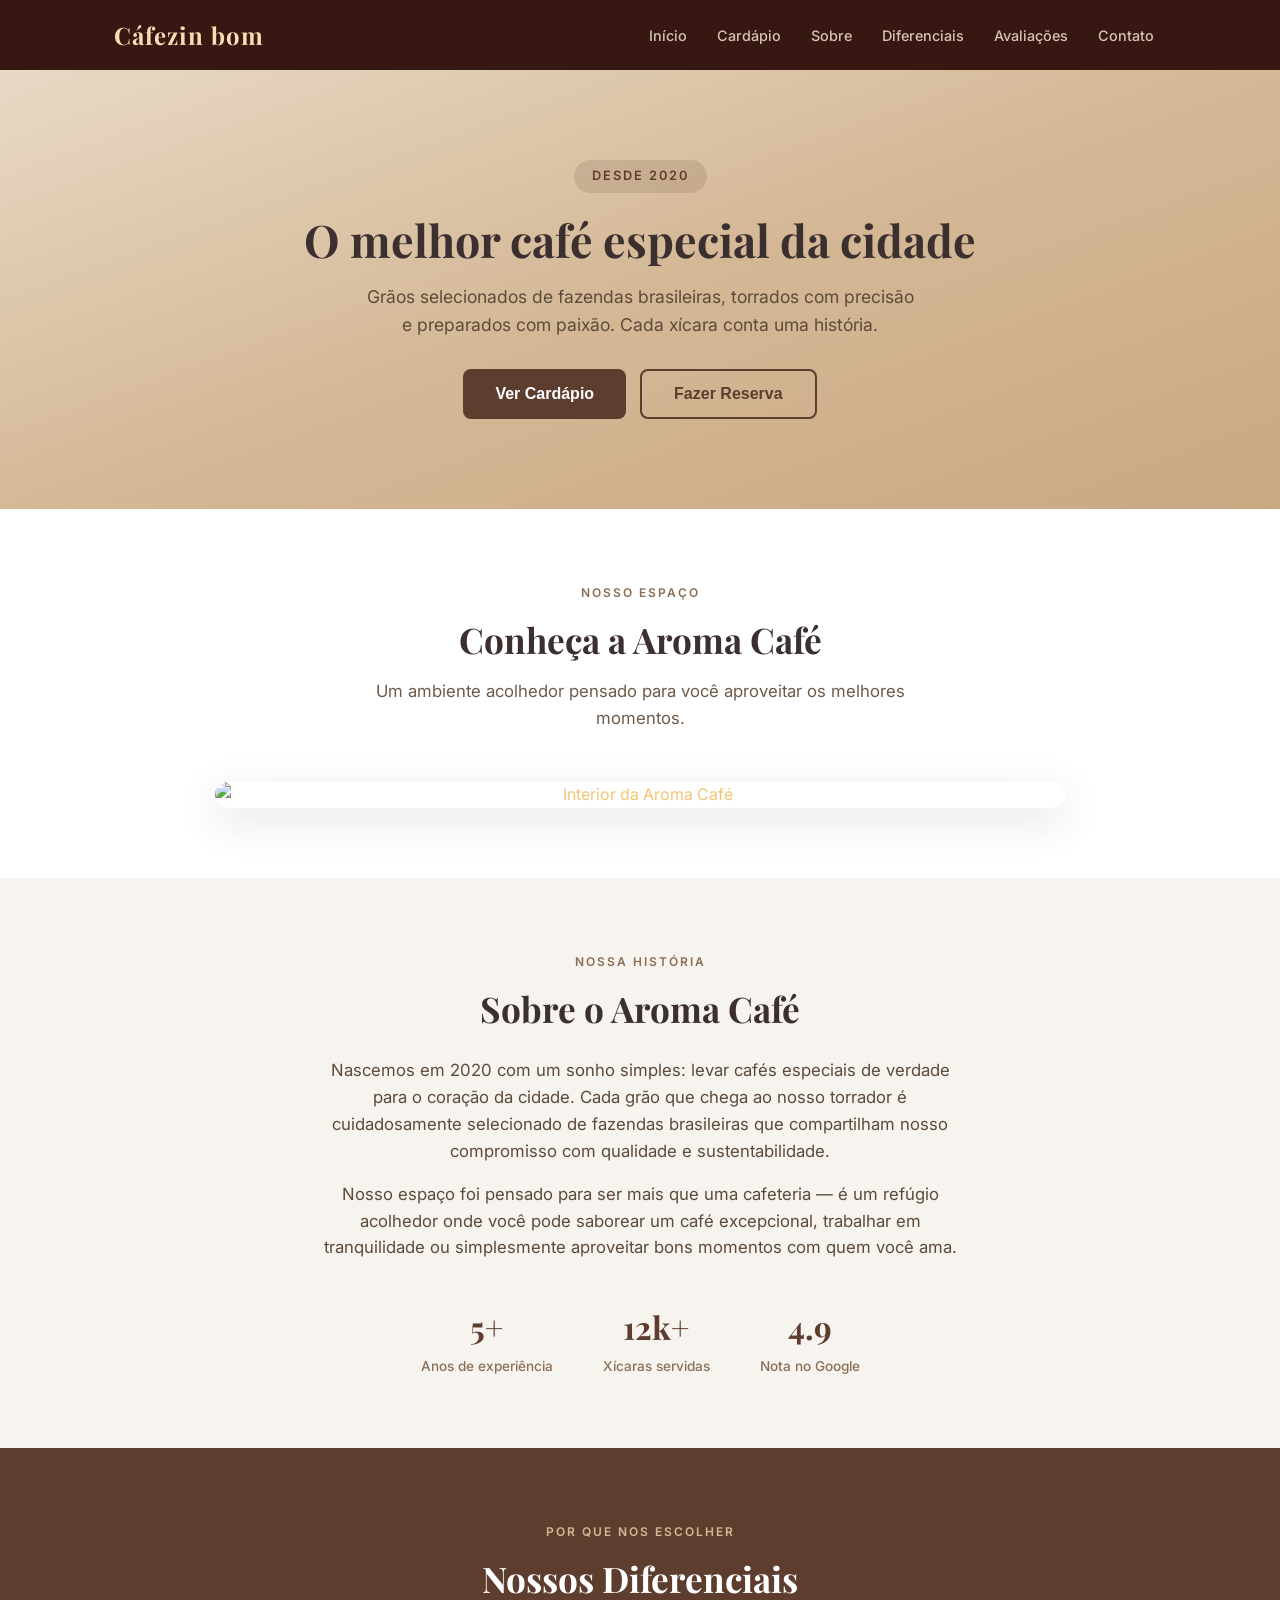
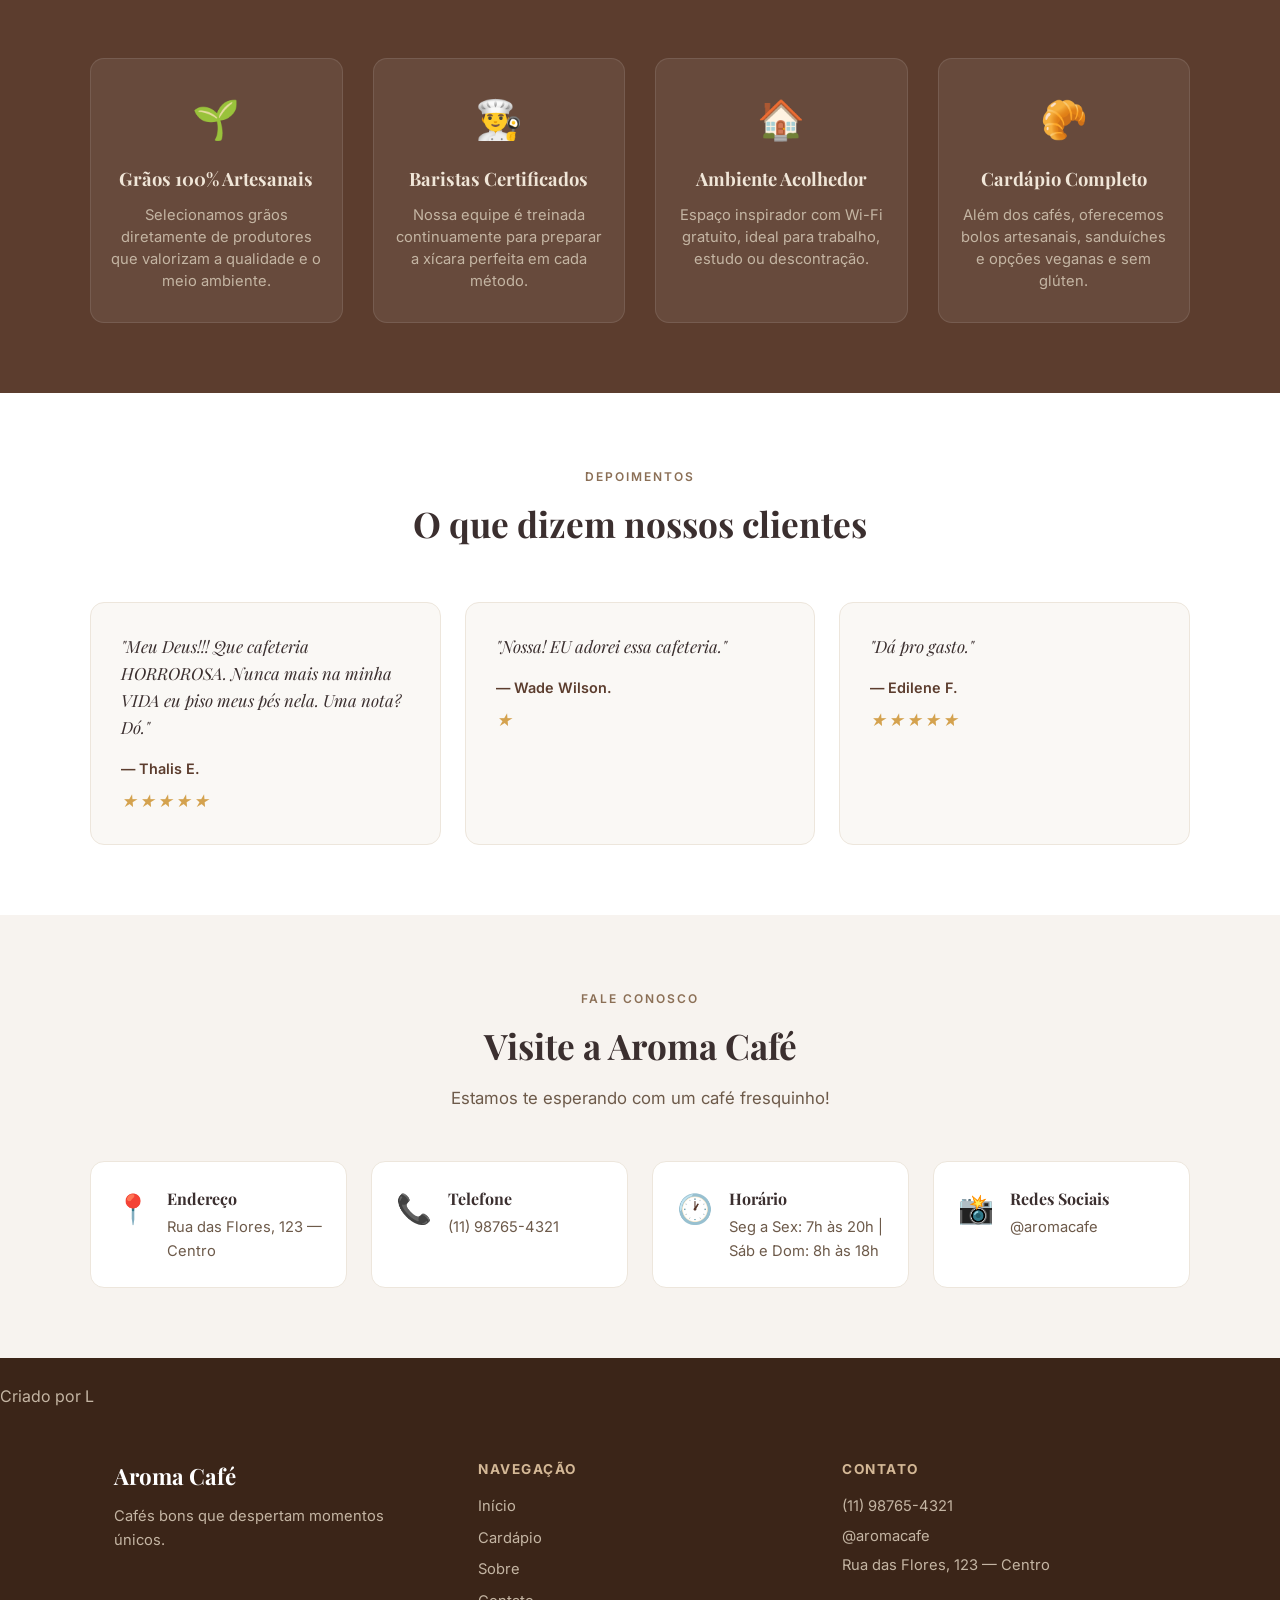
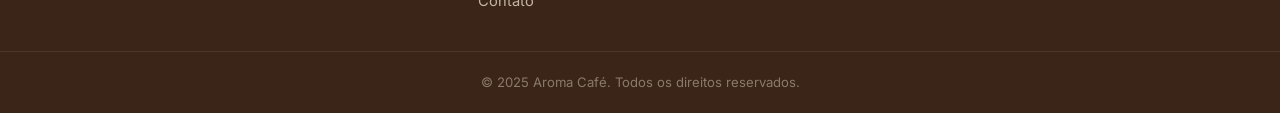
==== index.html @ dd513862 "mudanças" ====
<!doctype html>
<html lang="pt-BR">
  <head>
    <meta charset="UTF-8" />
    <meta name="viewport" content="width=device-width, initial-scale=1.0" />
    <title>Aroma Café — Cafés Especiais</title>
    <link rel="stylesheet" href="style.css" />
    <link
      href="https://fonts.googleapis.com/css2?family=Playfair+Display:wght@400;700&family=Inter:wght@300;400;500;600&display=swap"
      rel="stylesheet"
    />
  </head>
  <body>
    <header>
      <div class="header-inner">
        <h1 class="logo">Cáfezin bom</h1>
        <nav>
          <a href="index.html">Início</a>
          <a href="cardapio.html">Cardápio</a>
          <a href="#sobre">Sobre</a>
          <a href="#diferenciais">Diferenciais</a>
          <a href="#avaliacoes">Avaliações</a>
          <a href="contato.html">Contato</a>
        </nav>
      </div>
    </header>

    <section class="hero" id="inicio">
      <div class="hero-content">
        <span class="hero-tag">Desde 2020</span>
        <h2>O melhor café especial da cidade</h2>
        <p>
          Grãos selecionados de fazendas brasileiras, torrados com precisão e
          preparados com paixão. Cada xícara conta uma história.
        </p>
        <div class="hero-buttons">
          <button class="btn-primary">Ver Cardápio</button>
          <button class="btn-secondary">Fazer Reserva</button>
        </div>
      </div>
    </section>

    <section class="gallery" id="galeria">
      <div class="section-header">
        <span class="section-tag">Nosso Espaço</span>
        <h2>Conheça a Aroma Café</h2>
        <p>Um ambiente acolhedor pensado para você aproveitar os melhores momentos.</p>
      </div>
      <img src="assets/cafeteria.png" alt="Interior da Aroma Café" class="gallery-img" />
    </section>

    <section class="about" id="sobre">
      <div class="about-content">
        <div class="about-text">
          <span class="section-tag">Nossa História</span>
          <h2>Sobre o Aroma Café</h2>
          <p>
            Nascemos em 2020 com um sonho simples: levar cafés especiais de
            verdade para o coração da cidade. Cada grão que chega ao nosso
            torrador é cuidadosamente selecionado de fazendas brasileiras que
            compartilham nosso compromisso com qualidade e sustentabilidade.
          </p>
          <p>
            Nosso espaço foi pensado para ser mais que uma cafeteria — é um
            refúgio acolhedor onde você pode saborear um café excepcional,
            trabalhar em tranquilidade ou simplesmente aproveitar bons momentos
            com quem você ama.
          </p>
          <div class="about-stats">
            <div class="stat">
              <span class="stat-number">5+</span>
              <span class="stat-label">Anos de experiência</span>
            </div>
            <div class="stat">
              <span class="stat-number">12k+</span>
              <span class="stat-label">Xícaras servidas</span>
            </div>
            <div class="stat">
              <span class="stat-number">4.9</span>
              <span class="stat-label">Nota no Google</span>
            </div>
          </div>
        </div>
      </div>
    </section>

    <section class="diferenciais" id="diferenciais">
      <div class="section-header">
        <span class="section-tag">Por que nos escolher</span>
        <h2>Nossos Diferenciais</h2>
      </div>
      <div class="diff-grid">
        <div class="diff-item">
          <div class="diff-icon">🌱</div>
          <h3>Grãos 100% Artesanais</h3>
          <p>Selecionamos grãos diretamente de produtores que valorizam a qualidade e o meio ambiente.</p>
        </div>
        <div class="diff-item">
          <div class="diff-icon">👨‍🍳</div>
          <h3>Baristas Certificados</h3>
          <p>Nossa equipe é treinada continuamente para preparar a xícara perfeita em cada método.</p>
        </div>
        <div class="diff-item">
          <div class="diff-icon">🏠</div>
          <h3>Ambiente Acolhedor</h3>
          <p>Espaço inspirador com Wi-Fi gratuito, ideal para trabalho, estudo ou descontração.</p>
        </div>
        <div class="diff-item">
          <div class="diff-icon">🥐</div>
          <h3>Cardápio Completo</h3>
          <p>Além dos cafés, oferecemos bolos artesanais, sanduíches e opções veganas e sem glúten.</p>
        </div>
      </div>
    </section>

    <section class="reviews" id="avaliacoes">
      <div class="section-header">
        <span class="section-tag">Depoimentos</span>
        <h2>O que dizem nossos clientes</h2>
      </div>
      <div class="reviews-grid">
        <blockquote class="review-card">
          <p>"Meu Deus!!! Que cafeteria HORROROSA. Nunca mais na minha VIDA eu piso meus pés nela. Uma nota? Dó."</p>
          <cite>— Thalis E.</cite>
          <span class="stars">★★★★★</span>
        </blockquote>
        <blockquote class="review-card">
          <p>"Nossa! EU adorei essa cafeteria."</p>
          <cite>— Wade Wilson.</cite>
          <span class="stars">★</span>
        </blockquote>
        <blockquote class="review-card">
          <p>"Dá pro gasto."</p>
          <cite>— Edilene F.</cite>
          <span class="stars">★★★★★</span>
        </blockquote>
      </div>
    </section>

    <section class="contact" id="contato">
      <div class="section-header">
        <span class="section-tag">Fale Conosco</span>
        <h2>Visite a Aroma Café</h2>
        <p>Estamos te esperando com um café fresquinho!</p>
      </div>
      <div class="contact-info">
        <div class="contact-item">
          <span class="contact-icon">📍</span>
          <div>
            <h3>Endereço</h3>
            <p>Rua das Flores, 123 — Centro</p>
          </div>
        </div>
        <div class="contact-item">
          <span class="contact-icon">📞</span>
          <div>
            <h3>Telefone</h3>
            <p>(11) 98765-4321</p>
          </div>
        </div>
        <div class="contact-item">
          <span class="contact-icon">🕐</span>
          <div>
            <h3>Horário</h3>
            <p>Seg a Sex: 7h às 20h | Sáb e Dom: 8h às 18h</p>
          </div>
        </div>
        <div class="contact-item">
          <span class="contact-icon">📸</span>
          <div>
            <h3>Redes Sociais</h3>
            <p>@aromacafe</p>
          </div>
        </div>
      </div>
    </section>

    <footer>
      <br>
      <p>Criado por L</p>
      <div class="footer-inner">
        <div class="footer-col">
          <h3 class="footer-logo">Aroma Café</h3>
          <p>Cafés bons que despertam momentos únicos.</p>
        </div>
        <div class="footer-col">
          <h4>Navegação</h4>
          <a href="index.html">Início</a>
          <a href="cardapio.html">Cardápio</a>
          <a href="#sobre">Sobre</a>
          <a href="contato.html">Contato</a>
        </div>
        <div class="footer-col">
          <h4>Contato</h4>
          <p>(11) 98765-4321</p>
          <p>@aromacafe</p>
          <p>Rua das Flores, 123 — Centro</p>
        </div>
      </div>
      <div class="footer-bottom">
        <p>&copy; 2025 Aroma Café. Todos os direitos reservados.</p>
      </div>
    </footer>
  </body>
</html>
---- style.css ----
* {
  margin: 0;
  padding: 0;
  box-sizing: border-box;
}

html {
  scroll-behavior: smooth;
}

body {
  font-family: "Inter", Arial, sans-serif;
  background: #f7f3ef;
  color: #F4C472;
  line-height: 1.6;
}

h1,
h2,
h3,
h4 {
  font-family: "Playfair Display", Georgia, serif;
}

header {
  background: #361712;
  color: wheat;
  position: sticky;
  top: 0;
  z-index: 100;
}

.header-inner {
  max-width: 1100px;
  margin: 0 auto;
  padding: 16px 24px;
  display: flex;
  justify-content: space-between;
  align-items: center;
  flex-wrap: wrap;
  gap: 12px;
}

.logo {
  font-size: 1.5rem;
  font-family: "Playfair Display", serif;
  letter-spacing: 1px;
}

nav {
  display: flex;
  flex-wrap: wrap;
  gap: 6px;
}

nav a {
  color: #d4c4b0;
  text-decoration: none;
  font-size: 0.9rem;
  font-weight: 500;
  padding: 6px 12px;
  border-radius: 6px;
  /* transition:
    color 0.3s,
    background 0.3s; */
}

nav a:hover {
  color: whitesmoke;
  background: rgba(255, 255, 255, 0.1);
}

.hero {
  text-align: center;
  background: linear-gradient(160deg, #e8d9c5 0%, #d4b896 50%, #c9a882 100%);
  padding: 90px 24px;
}

.hero-content {
  max-width: 680px;
  margin: 0 auto;
}

.hero-tag {
  display: inline-block;
  background: rgba(92, 61, 46, 0.15);
  color: #5c3d2e;
  font-size: 0.8rem;
  font-weight: 600;
  text-transform: uppercase;
  letter-spacing: 2px;
  padding: 6px 18px;
  border-radius: 30px;
  margin-bottom: 20px;
}

.hero h2 {
  font-size: 2.8rem;
  color: #3b2f2f;
  margin-bottom: 16px;
  line-height: 1.2;
}

.hero p {
  font-size: 1.1rem;
  color: #5c4a3a;
  max-width: 560px;
  margin: 0 auto 30px;
}

.hero-buttons {
  display: flex;
  gap: 14px;
  justify-content: center;
  flex-wrap: wrap;
}

.btn-primary {
  margin: 0;
  padding: 14px 32px;
  border: none;
  background: #5c3d2e;
  color: white;
  font-size: 1rem;
  font-weight: 600;
  cursor: pointer;
  border-radius: 8px;
  transition:
    background 0.3s,
    transform 0.2s;
}

.btn-primary:hover {
  background: #4a3225;
  transform: translateY(-2px);
}

.btn-secondary {
  margin: 0;
  padding: 14px 32px;
  border: 2px solid #5c3d2e;
  background: transparent;
  color: #5c3d2e;
  font-size: 1rem;
  font-weight: 600;
  cursor: pointer;
  border-radius: 8px;
  transition:
    background 0.3s,
    color 0.3s,
    transform 0.2s;
}

.btn-secondary:hover {
  background: #5c3d2e;
  color: white;
  transform: translateY(-2px);
}

section {
  padding: 70px 24px;
}

.section-header {
  text-align: center;
  margin-bottom: 50px;
}

.section-tag {
  display: inline-block;
  font-size: 0.75rem;
  font-weight: 600;
  text-transform: uppercase;
  letter-spacing: 2px;
  color: #8b6f56;
  margin-bottom: 10px;
}

.section-header h2 {
  font-size: 2.2rem;
  color: #3b2f2f;
  margin-bottom: 10px;
}

.section-header p {
  max-width: 540px;
  margin: 0 auto;
  color: #6d5a4a;
  font-size: 1.05rem;
}

.menu {
  background: white;
}

.cards-grid {
  display: grid;
  grid-template-columns: repeat(auto-fit, minmax(260px, 1fr));
  gap: 24px;
  max-width: 1100px;
  margin: 0 auto;
}

.card {
  background: #faf8f5;
  padding: 30px 24px;
  border-radius: 14px;
  text-align: center;
  border: 1px solid #ede6dc;
  transition:
    transform 0.3s,
    box-shadow 0.3s;
}

.card:hover {
  transform: translateY(-6px);
  box-shadow: 0 12px 30px rgba(92, 61, 46, 0.12);
}

.card-icon {
  font-size: 2.4rem;
  margin-bottom: 14px;
}

.card h3 {
  font-size: 1.3rem;
  color: #3b2f2f;
  margin-bottom: 8px;
}

.card-desc {
  font-size: 0.92rem;
  color: #6d5a4a;
  margin-bottom: 14px;
  line-height: 1.5;
}

.card-price {
  font-size: 1.2rem;
  font-weight: 700;
  color: #5c3d2e;
}

.about {
  background: #f7f3ef;
}

.about-content {
  max-width: 800px;
  margin: 0 auto;
}

.about-text {
  text-align: center;
}

.about-text h2 {
  font-size: 2.2rem;
  margin-bottom: 20px;
  color: #3b2f2f;
}

.about-text p {
  color: #5c4a3a;
  font-size: 1.05rem;
  margin-bottom: 16px;
  max-width: 650px;
  margin-left: auto;
  margin-right: auto;
}

.about-stats {
  display: flex;
  justify-content: center;
  gap: 50px;
  margin-top: 40px;
  flex-wrap: wrap;
}

.stat {
  text-align: center;
}

.stat-number {
  display: block;
  font-size: 2rem;
  font-weight: 700;
  font-family: "Playfair Display", serif;
  color: #5c3d2e;
}

.stat-label {
  font-size: 0.85rem;
  color: #8b6f56;
  font-weight: 500;
}

.diferenciais {
  background: #5c3d2e;
  color: white;
}

.diferenciais .section-tag {
  color: #d4b896;
}

.diferenciais .section-header h2 {
  color: white;
}

.diff-grid {
  display: grid;
  grid-template-columns: repeat(auto-fit, minmax(240px, 1fr));
  gap: 30px;
  max-width: 1100px;
  margin: 0 auto;
}

.diff-item {
  text-align: center;
  padding: 30px 20px;
  background: rgba(255, 255, 255, 0.07);
  border-radius: 14px;
  border: 1px solid rgba(255, 255, 255, 0.1);
  transition:
    transform 0.3s,
    background 0.3s;
}

.diff-item:hover {
  transform: translateY(-4px);
  background: rgba(255, 255, 255, 0.12);
}

.diff-icon {
  font-size: 2.4rem;
  margin-bottom: 14px;
}

.diff-item h3 {
  font-size: 1.15rem;
  margin-bottom: 10px;
  color: #f0e6d8;
}

.diff-item p {
  font-size: 0.92rem;
  color: #c4b5a3;
  line-height: 1.5;
}

.reviews {
  background: white;
}

.reviews-grid {
  display: grid;
  grid-template-columns: repeat(auto-fit, minmax(280px, 1fr));
  gap: 24px;
  max-width: 1100px;
  margin: 0 auto;
}

.review-card {
  background: #faf8f5;
  border: 1px solid #ede6dc;
  border-radius: 14px;
  padding: 30px;
  font-style: italic;
  font-family: "Playfair Display", serif;
  font-size: 1.05rem;
  color: #3b2f2f;
  line-height: 1.6;
  margin: 0;
  transition:
    transform 0.3s,
    box-shadow 0.3s;
}

.review-card:hover {
  transform: translateY(-4px);
  box-shadow: 0 10px 25px rgba(92, 61, 46, 0.1);
}

.review-card cite {
  display: block;
  font-style: normal;
  font-family: "Inter", sans-serif;
  font-weight: 600;
  font-size: 0.9rem;
  color: #5c3d2e;
  margin-top: 16px;
}

.stars {
  display: block;
  color: #d4a24e;
  font-size: 1.1rem;
  margin-top: 6px;
  letter-spacing: 2px;
}

.contact {
  background: #f7f3ef;
}

.contact-info {
  display: grid;
  grid-template-columns: repeat(auto-fit, minmax(220px, 1fr));
  gap: 24px;
  max-width: 1100px;
  margin: 0 auto;
}

.contact-item {
  display: flex;
  align-items: flex-start;
  gap: 16px;
  padding: 24px;
  background: white;
  border-radius: 14px;
  border: 1px solid #ede6dc;
  transition: transform 0.3s;
}

.contact-item:hover {
  transform: translateY(-3px);
}

.contact-icon {
  font-size: 1.8rem;
  flex-shrink: 0;
}

.contact-item h3 {
  font-size: 1rem;
  margin-bottom: 4px;
  color: #3b2f2f;
}

.contact-item p {
  font-size: 0.92rem;
  color: #6d5a4a;
}

footer {
  background: #3b2518;
  color: #c4b5a3;
}

.footer-inner {
  max-width: 1100px;
  margin: 0 auto;
  padding: 50px 24px 30px;
  display: grid;
  grid-template-columns: repeat(auto-fit, minmax(200px, 1fr));
  gap: 40px;
}

.footer-logo {
  font-size: 1.4rem;
  font-family: "Playfair Display", serif;
  color: white;
  margin-bottom: 10px;
}

.footer-col p {
  font-size: 0.92rem;
  margin-bottom: 6px;
  line-height: 1.6;
}

.footer-col h4 {
  font-family: "Inter", sans-serif;
  font-size: 0.85rem;
  text-transform: uppercase;
  letter-spacing: 1.5px;
  color: #d4b896;
  margin-bottom: 14px;
}

.footer-col a {
  display: block;
  color: #c4b5a3;
  text-decoration: none;
  font-size: 0.92rem;
  margin-bottom: 8px;
  transition: color 0.3s;
}

.footer-col a:hover {
  color: white;
}

.footer-bottom {
  text-align: center;
  padding: 20px 24px;
  border-top: 1px solid rgba(255, 255, 255, 0.08);
  font-size: 0.82rem;
  color: #8b7a6a;
}

.gallery {
  text-align: center;
  padding: 70px 24px;
  background: white;
}

.gallery-img {
  max-width: 850px;
  width: 100%;
  height: auto;
  max-height: 500px;
  object-fit: cover;
  border-radius: 14px;
  margin: 0 auto;
  display: block;
  box-shadow: 0 12px 40px rgba(92, 61, 46, 0.15);
}

.menu-hero {
  text-align: center;
  background: linear-gradient(160deg, #e8d9c5 0%, #d4b896 50%, #c9a882 100%);
  padding: 80px 24px;
}

.menu-hero-content {
  max-width: 680px;
  margin: 0 auto;
}

.menu-hero h2 {
  font-size: 2.6rem;
  color: #3b2f2f;
  margin-bottom: 16px;
  line-height: 1.2;
}

.menu-hero p {
  font-size: 1.1rem;
  color: #5c4a3a;
  max-width: 560px;
  margin: 0 auto;
}

.menu-categories {
  padding: 60px 24px;
  max-width: 900px;
  margin: 0 auto;
}

.menu-categories:nth-of-type(odd) {
  background: white;
}

.menu-categories:nth-of-type(even) {
  background: #f7f3ef;
}

.category-header {
  display: flex;
  align-items: center;
  gap: 18px;
  margin-bottom: 36px;
  padding-bottom: 18px;
  border-bottom: 2px solid #ede6dc;
}

.category-icon {
  font-size: 2.6rem;
  flex-shrink: 0;
}

.category-header h2 {
  font-size: 1.7rem;
  color: #3b2f2f;
  margin-bottom: 2px;
}

.category-header p {
  font-size: 0.9rem;
  color: #8b6f56;
}

.menu-list {
  display: flex;
  flex-direction: column;
  gap: 0;
}

.menu-item {
  display: flex;
  justify-content: space-between;
  align-items: flex-start;
  gap: 20px;
  padding: 22px 0;
  border-bottom: 1px solid #ede6dc;
  transition: background 0.2s;
}

.menu-item:last-child {
  border-bottom: none;
}

.menu-item-info {
  flex: 1;
}

.menu-item-info h3 {
  font-size: 1.15rem;
  color: #3b2f2f;
  margin-bottom: 4px;
}

.menu-item-info p {
  font-size: 0.9rem;
  color: #6d5a4a;
  line-height: 1.5;
  margin-top: 4px;
}

.menu-item-tags {
  display: inline-block;
  font-size: 0.7rem;
  font-weight: 600;
  text-transform: uppercase;
  letter-spacing: 1px;
  color: #5c3d2e;
  background: rgba(92, 61, 46, 0.08);
  padding: 2px 10px;
  border-radius: 20px;
}

.menu-item-price {
  font-size: 1.15rem;
  font-weight: 700;
  color: #5c3d2e;
  white-space: nowrap;
  flex-shrink: 0;
  padding-top: 2px;
}

.combos {
  padding: 70px 24px;
  background: #5c3d2e;
  color: white;
}

.combos .section-tag {
  color: #d4b896;
}

.combos .section-header h2 {
  color: white;
}

.combos .section-header p {
  color: #c4b5a3;
}

.combos-grid {
  display: grid;
  grid-template-columns: repeat(auto-fit, minmax(260px, 1fr));
  gap: 24px;
  max-width: 1100px;
  margin: 0 auto;
}

.combo-card {
  background: rgba(255, 255, 255, 0.07);
  border: 1px solid rgba(255, 255, 255, 0.12);
  border-radius: 14px;
  padding: 30px 24px;
  text-align: center;
  position: relative;
  /* transition:
    transform 0.3s,
    background 0.3s; */
}

.combo-card:hover {
  transform: translateY(-4px);
  background: rgba(255, 255, 255, 0.12);
}

.combo-badge {
  display: inline-block;
  font-size: 0.7rem;
  font-weight: 600;
  text-transform: uppercase;
  letter-spacing: 1.5px;
  background: #d4a24e;
  color: #3b2518;
  padding: 4px 14px;
  border-radius: 20px;
  margin-bottom: 16px;
}

.combo-card h3 {
  font-size: 1.25rem;
  color: #f0e6d8;
  margin-bottom: 10px;
}

.combo-card p {
  font-size: 0.92rem;
  color: #c4b5a3;
  margin-bottom: 20px;
  line-height: 1.5;
}

.combo-price-row {
  display: flex;
  align-items: center;
  justify-content: center;
  gap: 12px;
}

.combo-old-price {
  font-size: 0.9rem;
  color: #8b7a6a;
  text-decoration: line-through;
}

.combo-price {
  font-size: 1.4rem;
  font-weight: 700;
  color: #d4a24e;
}

.barista-tips {
  padding: 70px 24px;
  background: #f7f3ef;
}

.barista-content {
  max-width: 800px;
  margin: 0 auto;
}

.barista-text {
  text-align: center;
}

.barista-text h2 {
  font-size: 2rem;
  color: #3b2f2f;
  margin-bottom: 20px;
}

.barista-text p {
  font-size: 1.05rem;
  color: #5c4a3a;
  max-width: 650px;
  margin: 0 auto 16px;
  line-height: 1.7;
}

.barista-tags {
  display: flex;
  justify-content: center;
  flex-wrap: wrap;
  gap: 10px;
  margin: 30px 0 16px;
}

.tag {
  font-size: 0.8rem;
  font-weight: 600;
  color: #5c3d2e;
  background: rgba(92, 61, 46, 0.08);
  padding: 6px 18px;
  border-radius: 20px;
}

.barista-note {
  font-size: 0.9rem;
  color: #8b6f56;
  font-style: italic;
}

.menu-cta {
  text-align: center;
  padding: 70px 24px;
  background: linear-gradient(160deg, #e8d9c5 0%, #d4b896 50%, #c9a882 100%);
}

.menu-cta h2 {
  font-size: 2.2rem;
  color: #3b2f2f;
  margin-bottom: 12px;
}

.menu-cta p {
  font-size: 1.05rem;
  color: #5c4a3a;
  max-width: 500px;
  margin: 0 auto 30px;
}

.menu-cta .btn-primary,
.menu-cta .btn-secondary {
  display: inline-block;
  text-decoration: none;
}

/* ── Contact Page ── */
.contact-hero {
  text-align: center;
  background: linear-gradient(160deg, #e8d9c5 0%, #d4b896 50%, #c9a882 100%);
  padding: 80px 24px;
}

.contact-hero-content {
  max-width: 680px;
  margin: 0 auto;
}

.contact-hero h2 {
  font-size: 2.6rem;
  color: #3b2f2f;
  margin-bottom: 16px;
  line-height: 1.2;
}

.contact-hero p {
  font-size: 1.1rem;
  color: #5c4a3a;
  max-width: 560px;
  margin: 0 auto;
}

.contact-form-section {
  padding: 70px 24px;
  background: #f7f3ef;
}

.contact-form {
  max-width: 650px;
  margin: 0 auto;
  display: flex;
  flex-direction: column;
  gap: 22px;
}

.form-row {
  display: grid;
  grid-template-columns: 1fr 1fr;
  gap: 22px;
}

.form-group {
  display: flex;
  flex-direction: column;
  gap: 6px;
}

.form-group label {
  font-size: 0.85rem;
  font-weight: 600;
  color: #5c3d2e;
  text-transform: uppercase;
  letter-spacing: 0.5px;
}

.form-group input,
.form-group select,
.form-group textarea {
  font-family: "Inter", Arial, sans-serif;
  font-size: 0.95rem;
  padding: 12px 16px;
  border: 1px solid #ddd2c6;
  border-radius: 10px;
  background: white;
  color: #3b2f2f;
  transition: border-color 0.3s, box-shadow 0.3s;
  outline: none;
}

.form-group input:focus,
.form-group select:focus,
.form-group textarea:focus {
  border-color: #8b6f56;
  box-shadow: 0 0 0 3px rgba(139, 111, 86, 0.15);
}

.form-group input::placeholder,
.form-group textarea::placeholder {
  color: #b5a594;
}

.form-group textarea {
  resize: vertical;
  min-height: 120px;
}

.star-rating {
  display: flex;
  flex-direction: row-reverse;
  justify-content: flex-end;
  gap: 4px;
}

.star-rating input {
  display: none;
}

.star-rating label {
  font-size: 1.8rem;
  color: #ddd2c6;
  cursor: pointer;
  transition: color 0.2s;
  text-transform: none;
  letter-spacing: 0;
}

.star-rating label:hover,
.star-rating label:hover ~ label,
.star-rating input:checked ~ label {
  color: #d4a24e;
}

.form-submit {
  align-self: flex-start;
  padding: 14px 40px;
}

.contact-whatsapp {
  padding: 70px 24px;
  background: white;
}

.whatsapp-card {
  max-width: 500px;
  margin: 0 auto;
  text-align: center;
  padding: 40px 30px;
  background: #f0faf0;
  border: 2px solid #25d366;
  border-radius: 16px;
}

.whatsapp-icon {
  font-size: 3rem;
  margin-bottom: 14px;
}

.whatsapp-card h3 {
  font-size: 1.4rem;
  color: #128c7e;
  margin-bottom: 8px;
}

.whatsapp-number {
  font-size: 1.4rem;
  font-weight: 700;
  color: #3b2f2f;
  margin-bottom: 8px;
}

.whatsapp-desc {
  font-size: 0.92rem;
  color: #6d5a4a;
  margin-bottom: 24px;
}

.whatsapp-btn {
  display: inline-block;
  padding: 14px 36px;
  background: #25d366;
  color: white;
  font-weight: 600;
  font-size: 1rem;
  text-decoration: none;
  border-radius: 10px;
  transition: background 0.3s, transform 0.2s;
}

.whatsapp-btn:hover {
  background: #1da851;
  transform: translateY(-2px);
}

.contact-info-section {
  padding: 70px 24px;
  background: #f7f3ef;
}

@media (max-width: 768px) {
  .hero {
    padding: 50px 16px;
  }

  .hero h2 {
    font-size: 1.8rem;
  }

  .hero p {
    font-size: 0.95rem;
  }

  .hero-buttons {
    flex-direction: column;
    align-items: center;
    gap: 10px;
  }

  .btn-primary,
  .btn-secondary {
    width: 100%;
    max-width: 280px;
    text-align: center;
  }

  .section-header h2 {
    font-size: 1.7rem;
  }

  .section-header {
    margin-bottom: 36px;
  }

  section {
    padding: 40px 16px;
  }

  .cards-grid {
    grid-template-columns: 1fr;
    max-width: 360px;
    margin: 0 auto;
  }

  .card {
    padding: 24px 20px;
  }

  .about-text h2 {
    font-size: 1.7rem;
  }

  .about-text p {
    font-size: 0.95rem;
  }

  .about-stats {
    gap: 24px;
  }

  .stat-number {
    font-size: 1.6rem;
  }

  .diff-grid {
    grid-template-columns: 1fr;
    max-width: 360px;
    margin: 0 auto;
  }

  .reviews-grid {
    grid-template-columns: 1fr;
    max-width: 400px;
    margin: 0 auto;
  }

  .review-card {
    padding: 24px 20px;
    font-size: 0.95rem;
  }

  .contact-info {
    grid-template-columns: 1fr;
    max-width: 360px;
    margin: 0 auto;
  }

  .contact-item {
    padding: 20px 16px;
  }

  .footer-inner {
    grid-template-columns: 1fr;
    text-align: center;
    padding: 36px 16px 20px;
    gap: 28px;
  }

  .header-inner {
    flex-direction: column;
    text-align: center;
    padding: 12px 16px;
  }

  nav {
    justify-content: center;
    gap: 4px;
  }

  nav a {
    font-size: 0.82rem;
    padding: 5px 8px;
  }

  .menu-hero {
    padding: 50px 16px;
  }

  .menu-hero h2 {
    font-size: 1.6rem;
  }

  .menu-hero p {
    font-size: 0.95rem;
  }

  .menu-categories {
    padding: 36px 12px;
  }

  .category-header {
    flex-direction: column;
    align-items: center;
    text-align: center;
    gap: 10px;
  }

  .category-header h2 {
    font-size: 1.3rem;
  }

  .category-icon {
    font-size: 2rem;
  }

  .menu-item {
    flex-direction: column;
    gap: 6px;
    padding: 16px 0;
  }

  .menu-item-price {
    font-size: 1rem;
  }

  .menu-item-info h3 {
    font-size: 1.05rem;
  }

  .combos {
    padding: 50px 16px;
  }

  .combos-grid {
    grid-template-columns: 1fr;
    max-width: 360px;
    margin: 0 auto;
  }

  .combo-card {
    padding: 24px 20px;
  }

  .barista-text h2 {
    font-size: 1.5rem;
  }

  .barista-text p {
    font-size: 0.95rem;
  }

  .barista-tags {
    gap: 8px;
  }

  .menu-cta {
    padding: 50px 16px;
  }

  .menu-cta h2 {
    font-size: 1.6rem;
  }

  .menu-cta p {
    font-size: 0.95rem;
  }

  .menu-cta .hero-buttons {
    flex-direction: column;
  }

  .contact-hero {
    padding: 50px 16px;
  }

  .contact-hero h2 {
    font-size: 1.8rem;
  }

  .contact-hero p {
    font-size: 0.95rem;
  }

  .contact-form-section {
    padding: 40px 16px;
  }

  .form-row {
    grid-template-columns: 1fr;
    gap: 0;
  }

  .form-submit {
    align-self: stretch;
    width: 100%;
  }

  .star-rating label {
    font-size: 1.5rem;
  }

  .contact-whatsapp {
    padding: 40px 16px;
  }

  .whatsapp-card {
    padding: 30px 20px;
  }

  .whatsapp-btn {
    display: block;
    width: 100%;
    text-align: center;
  }
}

@media (max-width: 480px) {
  .hero h2 {
    font-size: 1.5rem;
  }

  .hero-tag {
    font-size: 0.7rem;
    padding: 5px 14px;
  }

  .section-header h2 {
    font-size: 1.4rem;
  }

  .about-stats {
    flex-direction: column;
    align-items: center;
    gap: 20px;
  }

  .gallery-img {
    max-height: 280px;
    border-radius: 10px;
  }

  .combo-price {
    font-size: 1.2rem;
  }
}
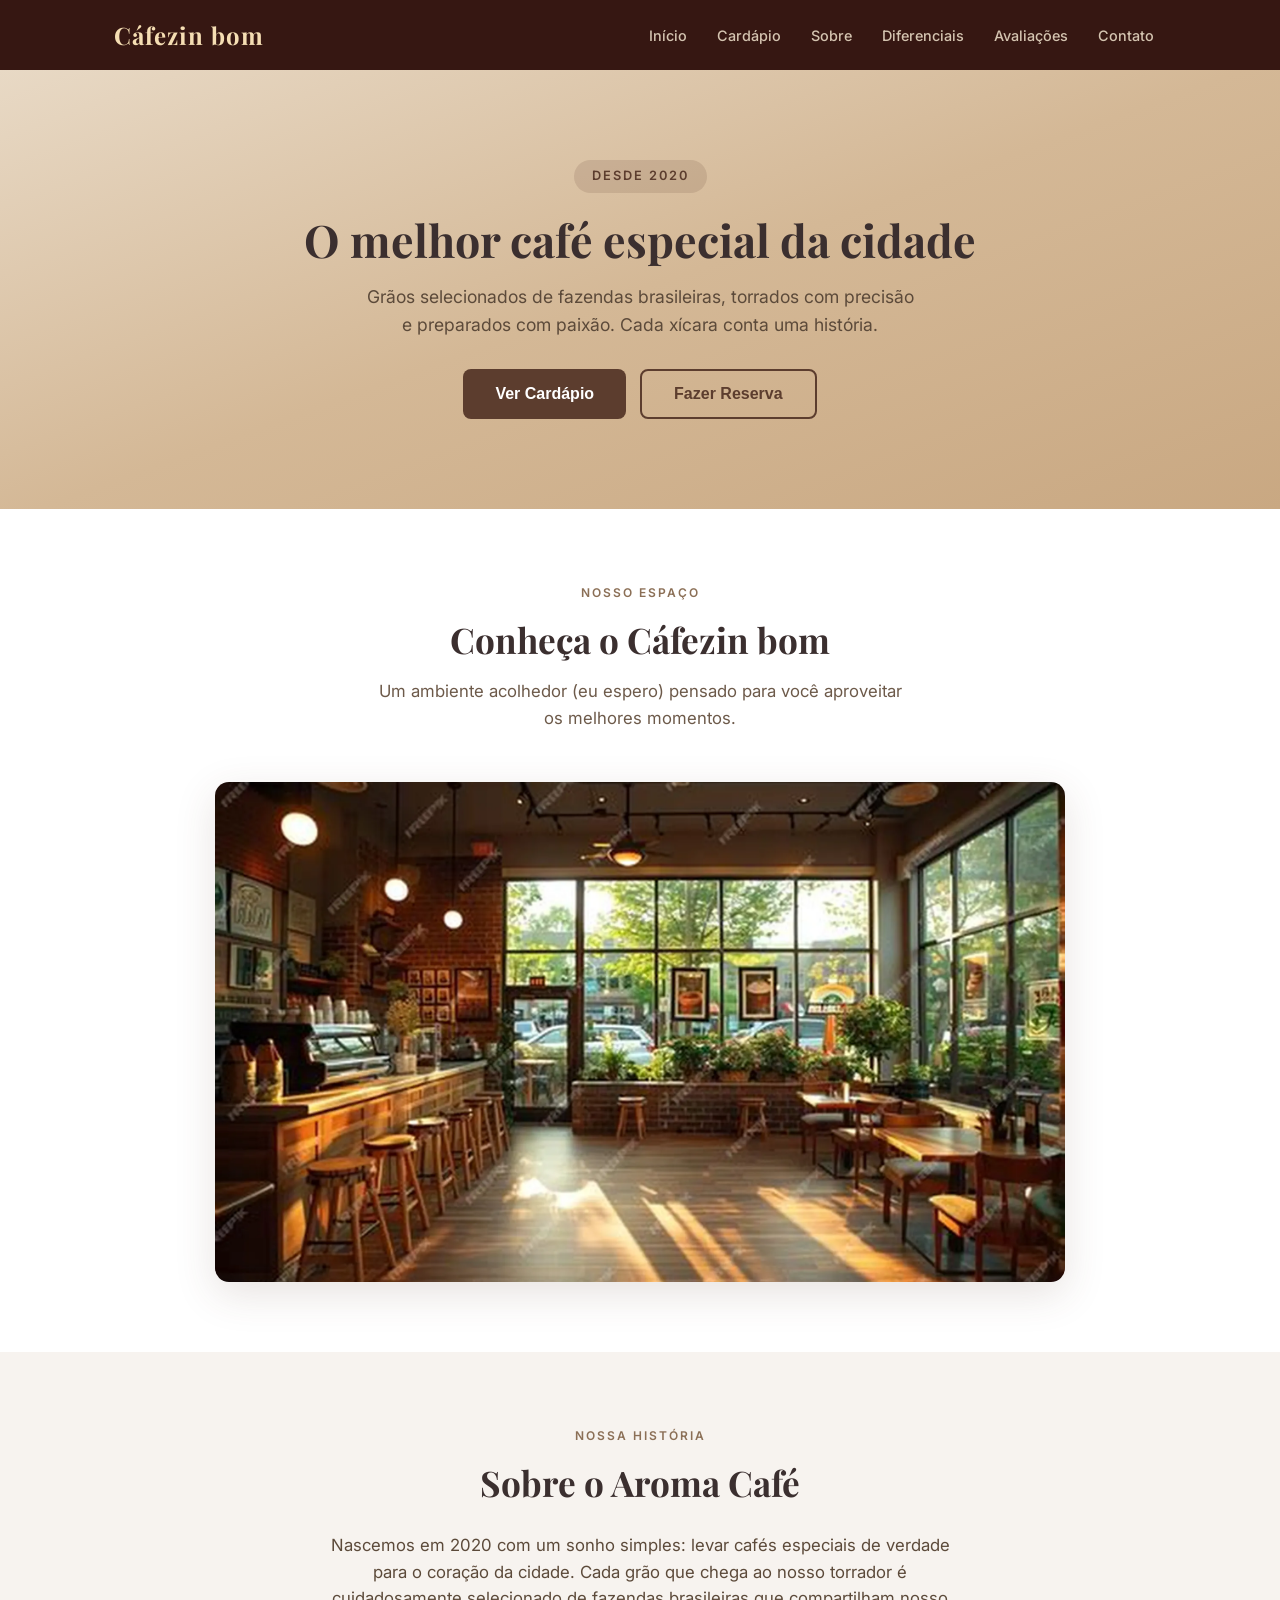
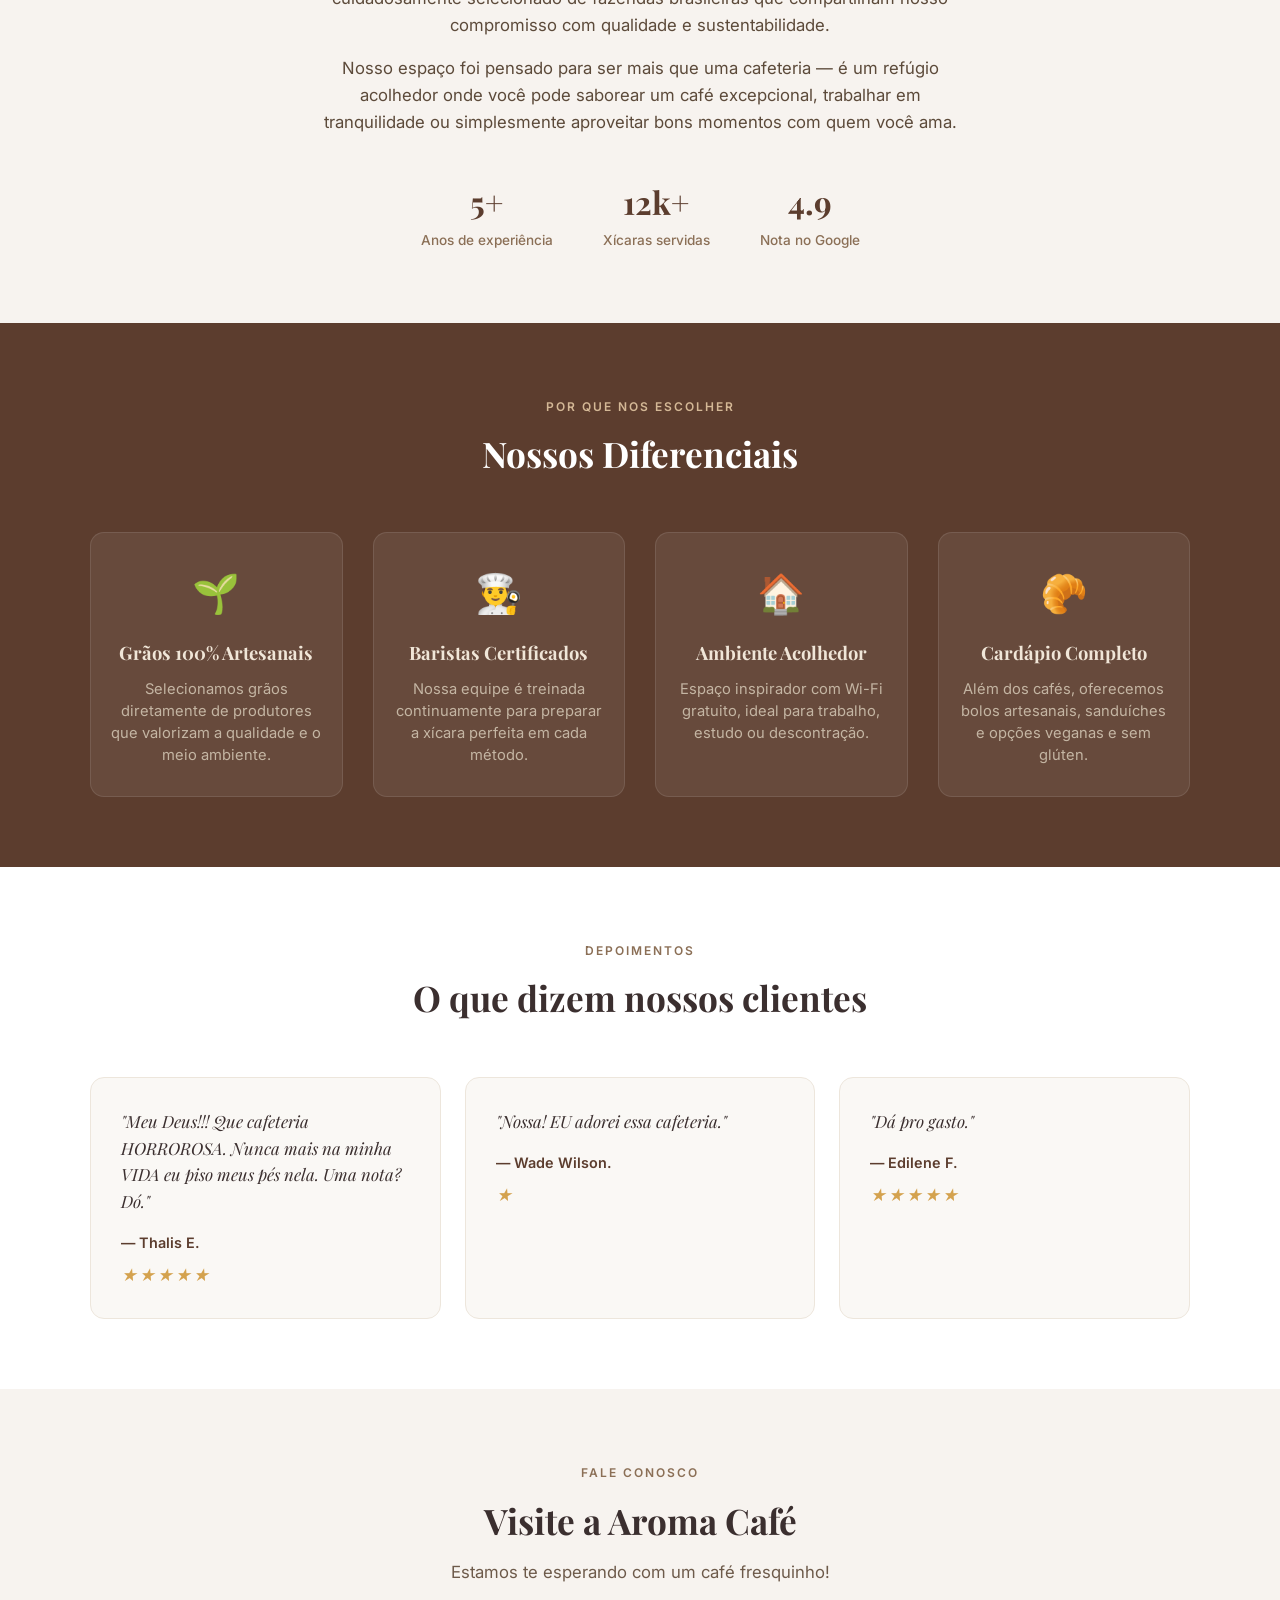
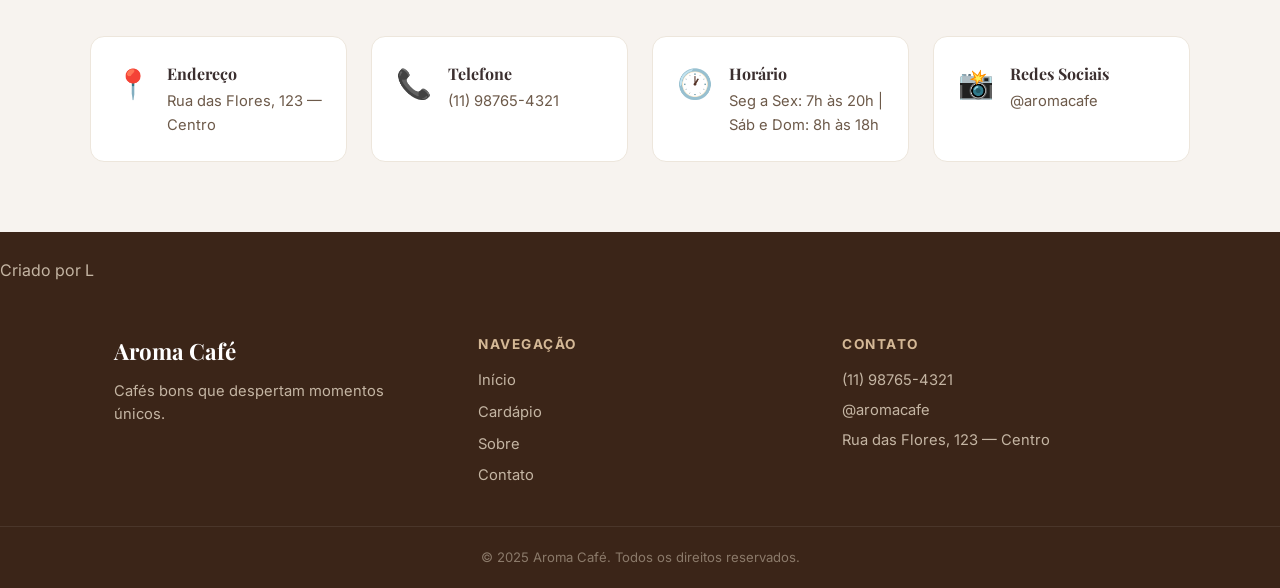
==== commit d8716ae1: "mudei um pouco a descrição, KKKKK" ====
--- a/index.html
+++ b/index.html
@@ -43,10 +43,10 @@
     <section class="gallery" id="galeria">
       <div class="section-header">
         <span class="section-tag">Nosso Espaço</span>
-        <h2>Conheça a Aroma Café</h2>
-        <p>Um ambiente acolhedor pensado para você aproveitar os melhores momentos.</p>
-      </div>
-      <img src="assets/cafeteria.png" alt="Interior da Aroma Café" class="gallery-img" />
+        <h2>Conheça o Cáfezin bom</h2>
+        <p>Um ambiente acolhedor (eu espero) pensado para você aproveitar os melhores momentos.</p>
+      </div>
+      <img src="assets/Cafeteria_fofa.webp" alt="Interior da Aroma Café" class="gallery-img" />
     </section>
 
     <section class="about" id="sobre">
